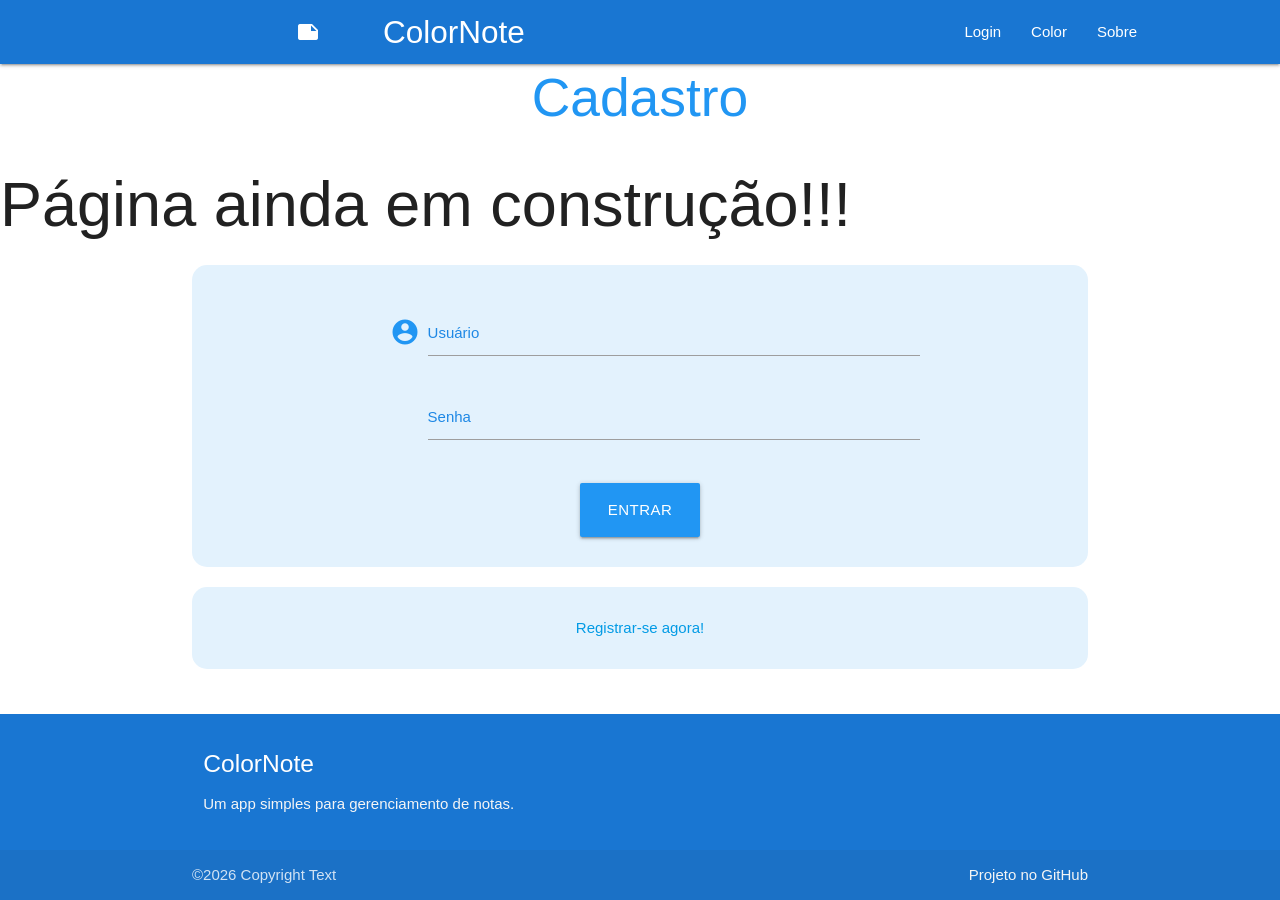
==== cadastro.html @ c6c7a782 "criada a pagina de login e iniciada a pagina de cadastro com materialize" ====
<!DOCTYPE html>
<html lang="pt-br">

<head>
  <meta charset="UTF-8">
  <meta http-equiv="X-UA-Compatible" content="IE=edge">
  <meta name="viewport" content="width=device-width, initial-scale=1.0">
  <link rel="stylesheet" href="assets/libraries/materialize/css/materialize.min.css">
  <link href="https://fonts.googleapis.com/icon?family=Material+Icons" rel="stylesheet">
  <link rel="stylesheet" href="assets/resources/styles/style.css">
  <link rel="stylesheet" href="assets/resources/styles/index.css">
  <title>Login</title>
</head>

<body>
  <!--inicio da nav-->
  <nav class="blue darken-2">
    <div class="nav-wrapper">
      <a href="#!" class="brand-logo"> <i class="material-icons">sticky_note_2</i>ColorNote</a>
      <a href="#" data-target="mobile-demo" class="sidenav-trigger"><i class="material-icons">menu</i></a>
      <ul class="right hide-on-med-and-down">
        <li><a href="#">Login</a></li>
        <li><a class="tooltipped modal-trigger" href="#modal1" data-position="bottom"
            data-tooltip="Escolha sua cor preferida para o site!">Color</a></li>
        <li><a href="sobre.html">Sobre</a></li>
      </ul>
    </div>
  </nav>
  <ul class="sidenav" id="mobile-demo">
    <li><a href="#">Login</a></li>
    <li><a class="tooltipped modal-trigger" href="#modal1" data-position="bottom"
      data-tooltip="Escolha sua cor preferida para o site!">Color</a></li>
    <li><a href="sobre.html">Sobre</a></li>
  </ul>

  <div id="modal1" class="modal blue-text">
    <div class="modal-content">
      <h4>Selecione sua cor preferida</h4>
      <div id="cores">
      <input type="button" onclick="modificaCor('blue')" class="btn_cores blue darken-2">
      <input type="button" onclick="modificaCor('green')" class="btn_cores green darken-2">
      <input type="button" onclick="modificaCor('red')" class="btn_cores red darken-2">
      <input type="button" onclick="modificaCor('yellow')" class="btn_cores yellow darken-2">
      <input type="button" onclick="modificaCor('purple')" class="btn_cores purple darken-2">
      <input type="button" onclick="modificaCor('orange')" class="btn_cores orange darken-2">
    </div>
    </div>
    <div class="modal-footer">
      <a href="#!" class="modal-close waves-effect waves-green btn-flat">Cancelar</a>
    </div>
  </div>
  <!--final da nav-->

  <main class="">

    <h2 class="blue-text darken-3 center">Cadastro</h2>
    <h1>Página ainda em construção!!!</h1>
    <div class="container row blue lighten-5 center formulario">
      <form class="col s12 m8 offset-m2 l10 offset-l2" id="">
        <div class="row">
          <div class="input-field col s10">
            <i class="material-icons prefix blue-text darken-4">account_circle</i>
            <input id="icon_prefix" type="text" class="validate blue-text text-darken-2">
            <label for="icon_prefix" class="blue-text text-darken-1">Usuário</label>
          </div>

          <div class="input-field col s10">
            <i class="material-icons prefix  blue-text darken-4">password</i>
            <input id="icon_senha" type="tel" class="validate blue-text text-darken-2">
            <label for="icon_senha" class="blue-text text-darken-1">Senha</label>
          </div>
        </div>
      </form>
      <a class="waves-effect blue waves-light btn-large center">Entrar</a>
    </div>

    <div class="container row blue lighten-5 center formulario"><a href="cadastro.html" class="tooltipped"
        data-position="bottom" data-tooltip="Ainda não possui cadastro? Então faça logo o registro!">Registrar-se
        agora!</a>
    </div>
  </main>

  <!--inicio do footer-->
  <footer class="page-footer blue darken-2">
    <div class="container">
      <div class="row">
        <div class="col l6 s12">
          <h5 class="white-text">ColorNote</h5>
          <p class="grey-text text-lighten-4">Um app simples para gerenciamento de notas.</p>
        </div>
      </div>
    </div>
    <div class="footer-copyright">
      <div class="container">
        &copy;<span id="ano"></span> Copyright Text
        <a class="grey-text text-lighten-4 right" href="https://github.com/bischoflima/bischoflima.github.io"
          target="blank">Projeto no GitHub</a>
      </div>
    </div>
  </footer>
  <!--final do footer-->

  <script src="assets/libraries/jquery/jquery.js"></script>
  <script src="assets/libraries/materialize/js/materialize.min.js"></script>
  <script src="assets/resources/scripts/global.js"></script>
  <script src="assets/resources/scripts/index.js"></script>

  <script>
    let anoAtual = new Date();
    $('#ano').text(anoAtual.getFullYear());
  </script>
</body>

</html>
---- assets/resources/styles/style.css ----
nav {
  padding: 0 10%;
}

body {
  display: flex;
  min-height: 100vh;
  flex-direction: column;
}

main {
  flex: 1 0 auto;
}

#modal1 {
  text-align: center;
}

.btn_cores {
  margin: 0.4em 1em;
  width: 4em;
  height: 4em;
  border-radius: 10px;
}
---- assets/resources/styles/index.css ----
h2 {
    margin: .1em auto;
}
.formulario {
    border-radius: 1em;
    padding: 2em 3em;
    text-align: center;
}
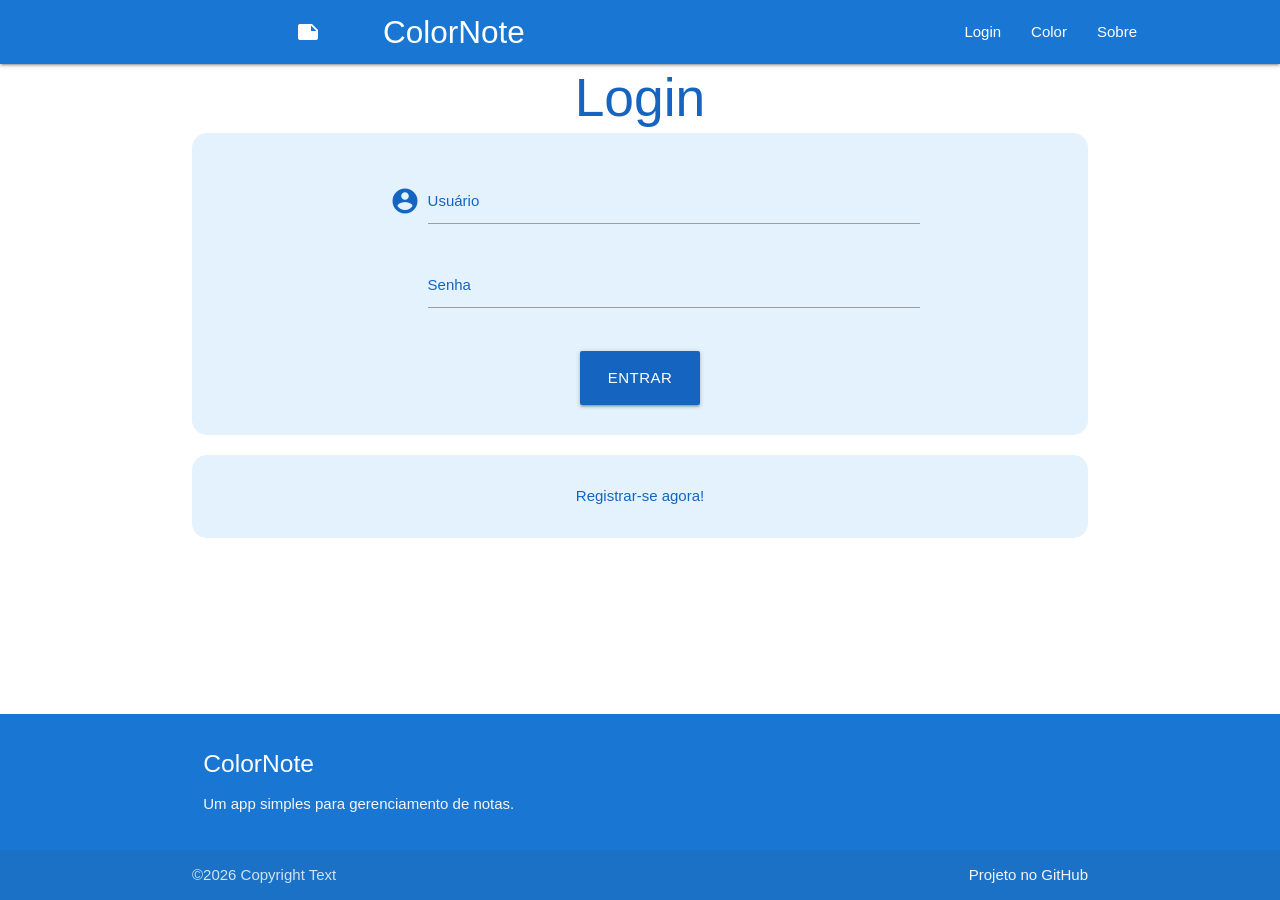
==== commit 663acb9b: "criada a funcao que muda de cor do site" ====
--- a/cadastro.html
+++ b/cadastro.html
@@ -14,7 +14,7 @@
 
 <body>
   <!--inicio da nav-->
-  <nav class="blue darken-2">
+  <nav class="blue darken-2 mudaCor" id="barra_nav">
     <div class="nav-wrapper">
       <a href="#!" class="brand-logo"> <i class="material-icons">sticky_note_2</i>ColorNote</a>
       <a href="#" data-target="mobile-demo" class="sidenav-trigger"><i class="material-icons">menu</i></a>
@@ -33,7 +33,7 @@
     <li><a href="sobre.html">Sobre</a></li>
   </ul>
 
-  <div id="modal1" class="modal blue-text">
+  <div id="modal1" class="blue-text modal mudaCorTexto">
     <div class="modal-content">
       <h4>Selecione sua cor preferida</h4>
       <div id="cores">
@@ -53,35 +53,35 @@
 
   <main class="">
 
-    <h2 class="blue-text darken-3 center">Cadastro</h2>
-    <h1>Página ainda em construção!!!</h1>
-    <div class="container row blue lighten-5 center formulario">
+    <h2 class="blue-text text-darken-3 center mudaCorTexto">Login</h2>
+
+    <div class="blue container row lighten-5 center formulario mudaCor">
       <form class="col s12 m8 offset-m2 l10 offset-l2" id="">
         <div class="row">
           <div class="input-field col s10">
-            <i class="material-icons prefix blue-text darken-4">account_circle</i>
-            <input id="icon_prefix" type="text" class="validate blue-text text-darken-2">
-            <label for="icon_prefix" class="blue-text text-darken-1">Usuário</label>
+            <i class="blue-text text-darken-3 material-icons prefix mudaCorTexto">account_circle</i>
+            <input id="icon_prefix" type="text" class="blue-text text-darken-3 validate mudaCorTexto">
+            <label for="icon_prefix" class="blue-text text-darken-3 mudaCorTexto">Usuário</label>
           </div>
 
           <div class="input-field col s10">
-            <i class="material-icons prefix  blue-text darken-4">password</i>
-            <input id="icon_senha" type="tel" class="validate blue-text text-darken-2">
-            <label for="icon_senha" class="blue-text text-darken-1">Senha</label>
+            <i class="blue-text text-darken-3 material-icons prefix mudaCorTexto">password</i>
+            <input id="icon_senha" type="tel" class="blue-text text-darken-3 validate mudaCorTexto">
+            <label for="icon_senha" class="blue-text text-darken-3 mudaCorTexto">Senha</label>
           </div>
         </div>
       </form>
-      <a class="waves-effect blue waves-light btn-large center">Entrar</a>
+      <a class="blue darken-3 waves-effect waves-light btn-large center mudaCor">Entrar</a>
     </div>
 
-    <div class="container row blue lighten-5 center formulario"><a href="cadastro.html" class="tooltipped"
+    <div class="blue lighten-5 container row center formulario mudaCor mudaCor"><a href="cadastro.html" class="blue-text  text-darken-3 tooltipped mudaCorTexto"
         data-position="bottom" data-tooltip="Ainda não possui cadastro? Então faça logo o registro!">Registrar-se
         agora!</a>
     </div>
   </main>
 
   <!--inicio do footer-->
-  <footer class="page-footer blue darken-2">
+  <footer class="blue darken-2 page-footer mudaCor">
     <div class="container">
       <div class="row">
         <div class="col l6 s12">
@@ -98,6 +98,7 @@
       </div>
     </div>
   </footer>
+  
   <!--final do footer-->
 
   <script src="assets/libraries/jquery/jquery.js"></script>
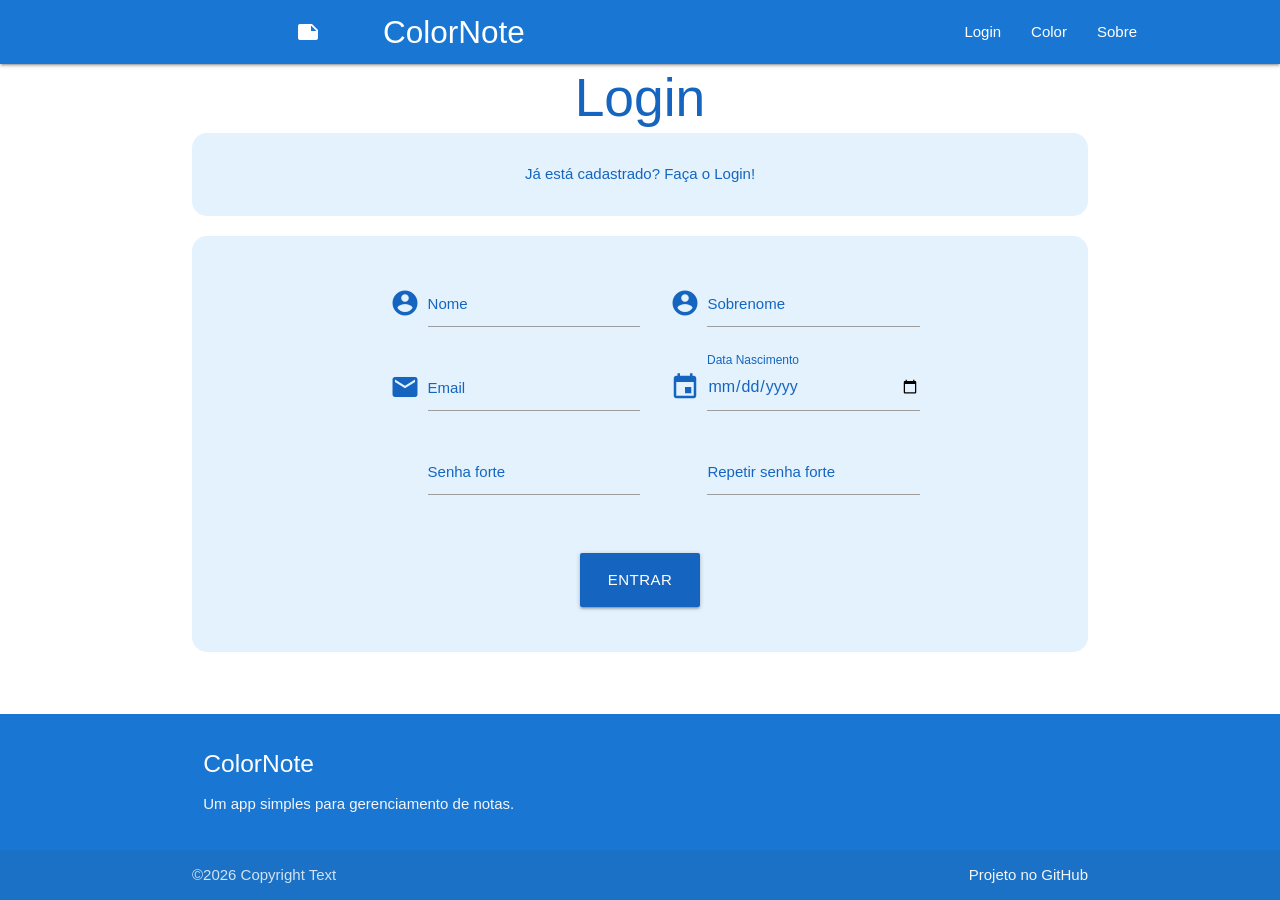
==== commit c4d0b4fb: "criacao das classes anotacao e usuario e banco de dados" ====
--- a/cadastro.html
+++ b/cadastro.html
@@ -12,11 +12,11 @@
   <title>Login</title>
 </head>
 
-<body>
+<body> 
   <!--inicio da nav-->
   <nav class="blue darken-2 mudaCor" id="barra_nav">
     <div class="nav-wrapper">
-      <a href="#!" class="brand-logo"> <i class="material-icons">sticky_note_2</i>ColorNote</a>
+      <a href="#!" class="brand-logo" id="titulo"> <i class="material-icons">sticky_note_2</i>ColorNote</a>
       <a href="#" data-target="mobile-demo" class="sidenav-trigger"><i class="material-icons">menu</i></a>
       <ul class="right hide-on-med-and-down">
         <li><a href="#">Login</a></li>
@@ -29,7 +29,7 @@
   <ul class="sidenav" id="mobile-demo">
     <li><a href="#">Login</a></li>
     <li><a class="tooltipped modal-trigger" href="#modal1" data-position="bottom"
-      data-tooltip="Escolha sua cor preferida para o site!">Color</a></li>
+        data-tooltip="Escolha sua cor preferida para o site!">Color</a></li>
     <li><a href="sobre.html">Sobre</a></li>
   </ul>
 
@@ -37,13 +37,13 @@
     <div class="modal-content">
       <h4>Selecione sua cor preferida</h4>
       <div id="cores">
-      <input type="button" onclick="modificaCor('blue')" class="btn_cores blue darken-2">
-      <input type="button" onclick="modificaCor('green')" class="btn_cores green darken-2">
-      <input type="button" onclick="modificaCor('red')" class="btn_cores red darken-2">
-      <input type="button" onclick="modificaCor('yellow')" class="btn_cores yellow darken-2">
-      <input type="button" onclick="modificaCor('purple')" class="btn_cores purple darken-2">
-      <input type="button" onclick="modificaCor('orange')" class="btn_cores orange darken-2">
-    </div>
+        <button onclick="modificaCor(this)" class="btn_cores blue darken-2"></button>
+        <button onclick="modificaCor(this)" class="btn_cores green darken-2"></button>
+        <button onclick="modificaCor(this)" class="btn_cores red darken-2"></button>
+        <button onclick="modificaCor(this)" class="btn_cores yellow darken-2"></button>
+        <button onclick="modificaCor(this)" class="btn_cores purple darken-2"></button>
+        <button onclick="modificaCor(this)" class="btn_cores orange darken-2"></button>
+      </div>
     </div>
     <div class="modal-footer">
       <a href="#!" class="modal-close waves-effect waves-green btn-flat">Cancelar</a>
@@ -55,29 +55,61 @@
 
     <h2 class="blue-text text-darken-3 center mudaCorTexto">Login</h2>
 
+    <div class="blue lighten-5 container row center formulario mudaCor">
+      <a href="index.html" class="blue-text  text-darken-3 tooltipped mudaCorTexto" data-position="bottom"
+        data-tooltip="Se já esta cadastrado só fazer o login!">Já está cadastrado? Faça o Login!</a>
+    </div>
+
     <div class="blue container row lighten-5 center formulario mudaCor">
-      <form class="col s12 m8 offset-m2 l10 offset-l2" id="">
-        <div class="row">
-          <div class="input-field col s10">
-            <i class="blue-text text-darken-3 material-icons prefix mudaCorTexto">account_circle</i>
-            <input id="icon_prefix" type="text" class="blue-text text-darken-3 validate mudaCorTexto">
-            <label for="icon_prefix" class="blue-text text-darken-3 mudaCorTexto">Usuário</label>
-          </div>
 
-          <div class="input-field col s10">
-            <i class="blue-text text-darken-3 material-icons prefix mudaCorTexto">password</i>
-            <input id="icon_senha" type="tel" class="blue-text text-darken-3 validate mudaCorTexto">
-            <label for="icon_senha" class="blue-text text-darken-3 mudaCorTexto">Senha</label>
+      <form  id="formulario_dados">
+        <div class="col s12 m8 offset-m2 l10 offset-l2">
+          <div class="row">
+            <div class="input-field col s12 l5">
+              <i class="blue-text text-darken-3 material-icons prefix mudaCorTexto">account_circle</i>
+              <input id="icon_nome" type="text" class="blue-text text-darken-3 validate mudaCorTexto">
+              <label for="icon_nome" class="blue-text text-darken-3 mudaCorTexto">Nome</label>
+            </div>
+
+            <div class="input-field col s12 l5">
+              <i class="blue-text text-darken-3 material-icons prefix mudaCorTexto">account_circle</i>
+              <input id="icon_sobrenome" type="text" class="blue-text text-darken-3 validate mudaCorTexto">
+              <label for="icon_sobrenome" class="blue-text text-darken-3 mudaCorTexto">Sobrenome</label>
+            </div>
+
+            <div class="input-field col s12 l5">
+              <i class="blue-text text-darken-3 material-icons prefix mudaCorTexto">email</i>
+              <input id="icon_email" type="email" class="blue-text text-darken-3 validate mudaCorTexto">
+              <label for="icon_email" class="blue-text text-darken-3 mudaCorTexto">Email</label>
+            </div>
+
+            <div class="input-field col s12 l5">
+              <i class="blue-text text-darken-3 material-icons prefix mudaCorTexto">event</i>
+              <input id="icon_data" type="date" class="blue-text text-darken-3 validate mudaCorTexto">
+              <label for="icon_data" class="blue-text text-darken-3 mudaCorTexto">Data Nascimento</label>
+            </div>
+
+            <div class="input-field col s12 l5">
+              <i class="blue-text text-darken-3 material-icons prefix mudaCorTexto">password</i>
+              <input id="icon_senha1" type="password" class="blue-text text-darken-3 validate mudaCorTexto">
+              <label for="icon_senha1" class="blue-text text-darken-3 mudaCorTexto">Senha forte</label>
+            </div>
+
+            <div class="input-field col s12 l5">
+              <i class="blue-text text-darken-3 material-icons prefix mudaCorTexto">password</i>
+              <input id="icon_senha2" type="password" class="blue-text text-darken-3 validate mudaCorTexto">
+              <label for="icon_senha2" class="blue-text text-darken-3 mudaCorTexto">Repetir senha forte</label>
+            </div>
           </div>
         </div>
+        <div class="input-field col s12">
+          <button class="blue darken-3 waves-effect waves-light btn-large center mudaCor" type="submit">Entrar</button>
+        </div>
       </form>
-      <a class="blue darken-3 waves-effect waves-light btn-large center mudaCor">Entrar</a>
+
     </div>
 
-    <div class="blue lighten-5 container row center formulario mudaCor mudaCor"><a href="cadastro.html" class="blue-text  text-darken-3 tooltipped mudaCorTexto"
-        data-position="bottom" data-tooltip="Ainda não possui cadastro? Então faça logo o registro!">Registrar-se
-        agora!</a>
-    </div>
+
   </main>
 
   <!--inicio do footer-->
@@ -98,18 +130,15 @@
       </div>
     </div>
   </footer>
-  
+
   <!--final do footer-->
 
   <script src="assets/libraries/jquery/jquery.js"></script>
   <script src="assets/libraries/materialize/js/materialize.min.js"></script>
   <script src="assets/resources/scripts/global.js"></script>
   <script src="assets/resources/scripts/index.js"></script>
+  <script src="assets/resources/scripts/cadastro.js"></script>
 
-  <script>
-    let anoAtual = new Date();
-    $('#ano').text(anoAtual.getFullYear());
-  </script>
 </body>
 
 </html>
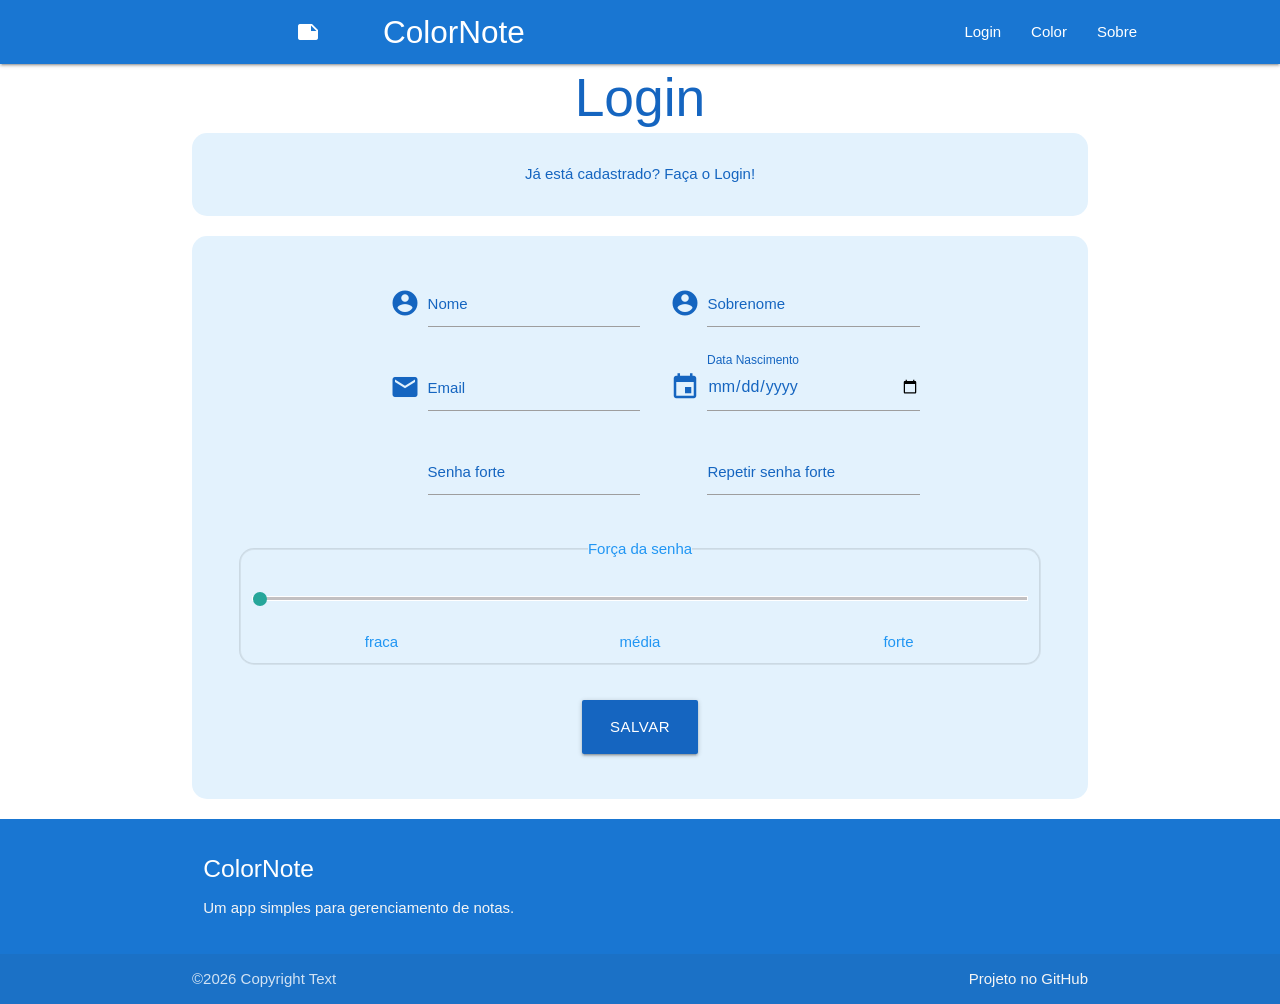
==== commit 84af2058: "criadas as ultimas modificacoes de comportamento na pagina de cadastro do cliente, e tambem prenchid" ====
--- a/cadastro.html
+++ b/cadastro.html
@@ -12,12 +12,15 @@
   <title>Login</title>
 </head>
 
-<body> 
+<body>
   <!--inicio da nav-->
   <nav class="blue darken-2 mudaCor" id="barra_nav">
     <div class="nav-wrapper">
-      <a href="#!" class="brand-logo" id="titulo"> <i class="material-icons">sticky_note_2</i>ColorNote</a>
-      <a href="#" data-target="mobile-demo" class="sidenav-trigger"><i class="material-icons">menu</i></a>
+      <a href="#!" class="brand-logo" id="titulo"> <i class="material-icons">sticky_note_2</i>
+        <span id="titulo_texto">ColorNote</span>
+      </a>
+      <a href="#" data-target="mobile-demo" class="sidenav-trigger"><i class="material-icons">menu</i>
+      </a>
       <ul class="right hide-on-med-and-down">
         <li><a href="#">Login</a></li>
         <li><a class="tooltipped modal-trigger" href="#modal1" data-position="bottom"
@@ -62,7 +65,7 @@
 
     <div class="blue container row lighten-5 center formulario mudaCor">
 
-      <form  id="formulario_dados">
+      <form id="formulario_dados">
         <div class="col s12 m8 offset-m2 l10 offset-l2">
           <div class="row">
             <div class="input-field col s12 l5">
@@ -102,9 +105,28 @@
             </div>
           </div>
         </div>
+
+        <div class="blue-text darken-3 row mudaCorTexto">
+          <div>
+            <fieldset style="border-radius: 1em; border-color: rgba(0, 0, 0, 0.1);">
+              <legend >Força da senha</legend>
+              <p class="range-field">
+                <input type="range" id="forca_senha" min="1" max="100" disabled value="1" />
+              </p>
+
+              <span class="blue-text darken-3 center mudaCor mudaCorTexto col s4">fraca </span>
+              <span class="blue-text darken-3 center mudaCor mudaCorTexto col s4">média </span>
+              <span class="blue-text darken-3 center mudaCor mudaCorTexto col s4">forte </span>
+
+          </div>
+          </fieldset>
+        </div>
+
         <div class="input-field col s12">
-          <button class="blue darken-3 waves-effect waves-light btn-large center mudaCor" type="submit">Entrar</button>
+          <button class="blue darken-3 waves-effect waves-light btn-large center mudaCor" type="submit">Salvar</button>
         </div>
+
+
       </form>
 
     </div>
